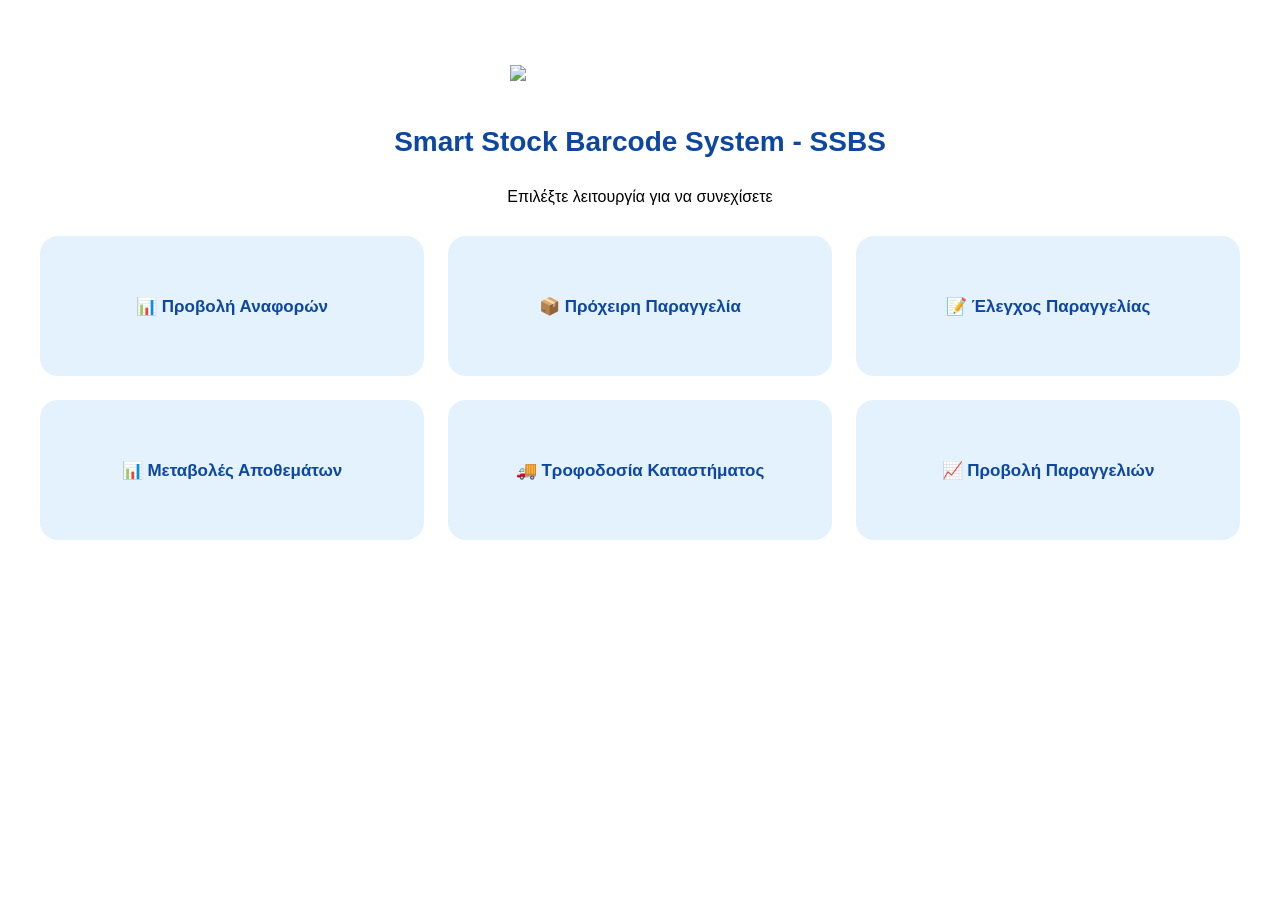
==== index.html @ 50628634 "Add files via upload" ====
<!DOCTYPE html>
<html lang="el">
<head>
<meta charset="UTF-8">
<title>System Portal</title>
<link rel="stylesheet" href="styles.css">
</head>

<body>

<div class="container">

    <img src="assets/galaktopoleio-logo-18a41922.png" class="logo">

    <h1>Smart Stock Barcode System - SSBS</h1>

    <p style="text-align:center; margin:0;">
        Επιλέξτε λειτουργία για να συνεχίσετε
    </p>

    
    <div class="menu">
        <button class="func-btn" onclick="selectFunction('reports', this)">📊 Προβολή Αναφορών</button>
        <button class="func-btn" onclick="selectFunction('draft', this)">📦 Πρόχειρη Παραγγελία</button>
        <button class="func-btn" onclick="selectFunction('review', this)">📝 Έλεγχος Παραγγελίας</button>
        <button class="func-btn" onclick="selectFunction('inventory', this)">📊 Μεταβολές Αποθεμάτων</button>
        <button class="func-btn" onclick="selectFunction('supplier', this)">🚚 Τροφοδοσία Καταστήματος</button>
        <button class="func-btn" onclick="selectFunction('dashboard', this)">📈 Προβολή Παραγγελιών</button>

    </div>

    <div id="loginBox" class="card" style="display:none; margin-top:20px; max-width:500px;">

        <h3 id="selectedText" style="text-align:center; color:#0d47a1;"></h3>

        <div style="display:flex; flex-direction:column; gap:14px;">

            <input type="text" id="username" placeholder="Username">
            <input type="password" id="password" placeholder="Password">

            <select id="role">
                <option value="" disabled selected>Επιλέξτε Ρόλο</option>
                <option value="manager">Υπεύθυνος</option>
                <option value="employee">Υπάλληλος</option>
                <option value="supplier">Προμηθευτής</option>
                <option value="owner">Ιδιοκτήτης</option>
            </select>

            <button onclick="login()">Login</button>

            <p id="error"></p>

        </div>

    </div>

</div>

<script>

let selectedFunction = null;


const users = {
    "owner1": { password: "0000", role: "owner" },
    "manager1": { password: "1111", role: "manager" },
    "employee1": { password: "2222", role: "employee" },
    "supplier1": { password: "3333", role: "supplier" }
};


const access = {
    draft: ["employee"],
    review: ["manager"],
    inventory: ["employee", "manager"],
    supplier: ["supplier"],
    dashboard: ["manager"],
    reports: ["owner"]
};


function selectFunction(func, el){

    selectedFunction = func;

   
    document.querySelectorAll(".func-btn").forEach(btn => btn.classList.remove("active"));
    el.classList.add("active");

    document.getElementById("loginBox").style.display = "block";

    const titles = {
        draft: "Πρόχειρη Παραγγελία",
        review: "Έλεγχος Παραγγελίας",
        inventory: "Μεταβολές Αποθεμάτων",
        supplier: "Τροφοδοσία Καταστήματος",
        dashboard: "Προβολή Παραγγελιών",
        reports: "Προβολή Αναφορών"
    };

    document.getElementById("selectedText").innerText =
        "Σύνδεση για: " + titles[func];
}


function login(){

    const u = document.getElementById("username").value.trim();
    const p = document.getElementById("password").value.trim();
    const r = document.getElementById("role").value;

    const errorBox = document.getElementById("error");
    errorBox.innerText = "";

    if(selectedFunction === "reports") location.href = "owner-reports.html";

    if(!selectedFunction){
        return errorBox.innerText = "Επίλεξε λειτουργία πρώτα";
    }

    if(!users[u]){
        return errorBox.innerText = "Λάθος username";
    }

    if(users[u].password !== p){
        return errorBox.innerText = "Λάθος password";
    }

    if(users[u].role !== r){
        return errorBox.innerText = "Λάθος ρόλος";
    }

    if(!access[selectedFunction].includes(r)){
        return errorBox.innerText = "Δεν έχεις πρόσβαση σε αυτή τη λειτουργία";
    }

    localStorage.setItem("user", u);
    localStorage.setItem("role", r);

    if(selectedFunction === "draft") location.href = "draft-order.html";
    if(selectedFunction === "review") location.href = "review-order.html";
    if(selectedFunction === "inventory") location.href = "inventory.html";
    if(selectedFunction === "supplier") location.href = "supplier.html";
    if(selectedFunction === "dashboard") location.href = "dashboard.html";
}

</script>

</body>
</html>
---- styles.css ----
body {
    font-family: Arial, sans-serif;
    background: #f5f8ff;
    margin: 0;
    min-height: 100vh;
    display: block;
}

.container {
    width: 100%;
    min-height: 100vh;
    background: white;
    padding: 50px 40px;

    display: flex;
    flex-direction: column;
    align-items: center;

    gap: 30px;
    box-sizing: border-box;
}


.container > * {
    width: 100%;
    max-width: 1300px;
}


.logo {
    width: 260px;
    margin: 15px auto;
    transition: 0.2s ease;
}

.logo:hover {
    transform: scale(1.05);
}


h1, h2 {
    text-align: center;
    color: #0d47a1;
    margin: 0;
    font-size: 28px;
}


.menu {
    width: 100%;
    display: grid;
    grid-template-columns: repeat(auto-fit, minmax(320px, 1fr));
    gap: 24px;
}


.func-btn {
    padding: 40px;
    min-height: 150px;

    border-radius: 18px;

    font-size: 18px;
    font-weight: bold;

    background: #e3f2fd;
    color: #0d47a1;

    border: 1px solid transparent;

    display: flex;
    align-items: center;
    justify-content: center;

    cursor: pointer;

    transition: 0.25s ease;
}

.func-btn:hover {
    background: #bbdefb;
    transform: scale(1.05);
    border-color: rgba(13, 71, 161, 0.25);
}


.menu a,
.menu button {
    padding: 35px;
    min-height: 140px;

    border-radius: 18px;

    font-size: 17px;
    font-weight: bold;

    text-align: center;
    text-decoration: none;

    background: #e3f2fd;
    color: #0d47a1;

    border: 1px solid transparent;

    display: flex;
    align-items: center;
    justify-content: center;

    transition: 0.25s ease;
}

.menu a:hover,
.menu button:hover {
    background: #bbdefb;
    transform: scale(1.05);
    border-color: rgba(13, 71, 161, 0.25);
}


.card {
    background: #ffffff;
    border-radius: 18px;
    padding: 25px;

    box-shadow: 0 10px 25px rgba(0,0,80,0.08);

    display: flex;
    flex-direction: column;
    gap: 12px;

    transition: 0.25s ease;
}

.card:hover {
    transform: translateY(-3px);
}


.card.kpi {
    align-items: center;
    text-align: center;
}

.big-number {
    font-size: 44px;
    font-weight: bold;
    color: #0d47a1;
}


.card.highlight {
    background: #e3f2fd;
}

.card.alert {
    border: 2px solid #1976d2;
}


.row {
    display: flex;
    justify-content: space-between;
    align-items: center;

    padding: 10px 0;
    border-bottom: 1px solid #eee;
}

.row:last-child {
    border-bottom: none;
}


.tag {
    padding: 6px 12px;
    border-radius: 999px;
    font-size: 13px;
    font-weight: bold;
}

.tag.good,
.tag.warning,
.tag.pending,
.tag.done {
    background: #e3f2fd;
    color: #0d47a1;
}


input, select {
    width: 100%;
    padding: 16px;
    font-size: 16px;

    border: 1px solid #cfd8dc;
    border-radius: 12px;

    box-sizing: border-box;
    background: #fff;

    transition: 0.2s ease;
}

input:focus, select:focus {
    outline: none;
    border-color: #1976d2;
    box-shadow: 0 0 0 3px rgba(25, 118, 210, 0.12);
}


button {
    padding: 16px;
    background: #1976d2;
    color: white;

    border: none;
    border-radius: 12px;

    font-size: 16px;
    font-weight: bold;

    cursor: pointer;
    transition: 0.2s ease;
}

button:hover {
    background: #0d47a1;
    transform: translateY(-2px);
}


table {
    width: 100%;
    border-collapse: collapse;
    font-size: 15px;

    border-radius: 12px;
    overflow: hidden;
}

th {
    background: #e3f2fd;
    color: #0d47a1;
    padding: 14px;
}

td {
    border: 1px solid #ddd;
    padding: 12px;
    text-align: center;
}

a {
    text-decoration: none;
    color: #0d47a1;
    font-weight: bold;
}


#error {
    color: red;
    font-size: 15px;
    font-weight: bold;
    text-align: center;
}
.row.clickable {
    cursor: pointer;
    transition: 0.2s;
}

.row.clickable:hover {
    background: #f5f8ff;
}

@media (max-width: 600px) {
    .container {
        padding: 25px;
    }

    .menu {
        grid-template-columns: 1fr;
    }

    .logo {
        width: 180px;
    }

    .big-number {
        font-size: 32px;
    }
}
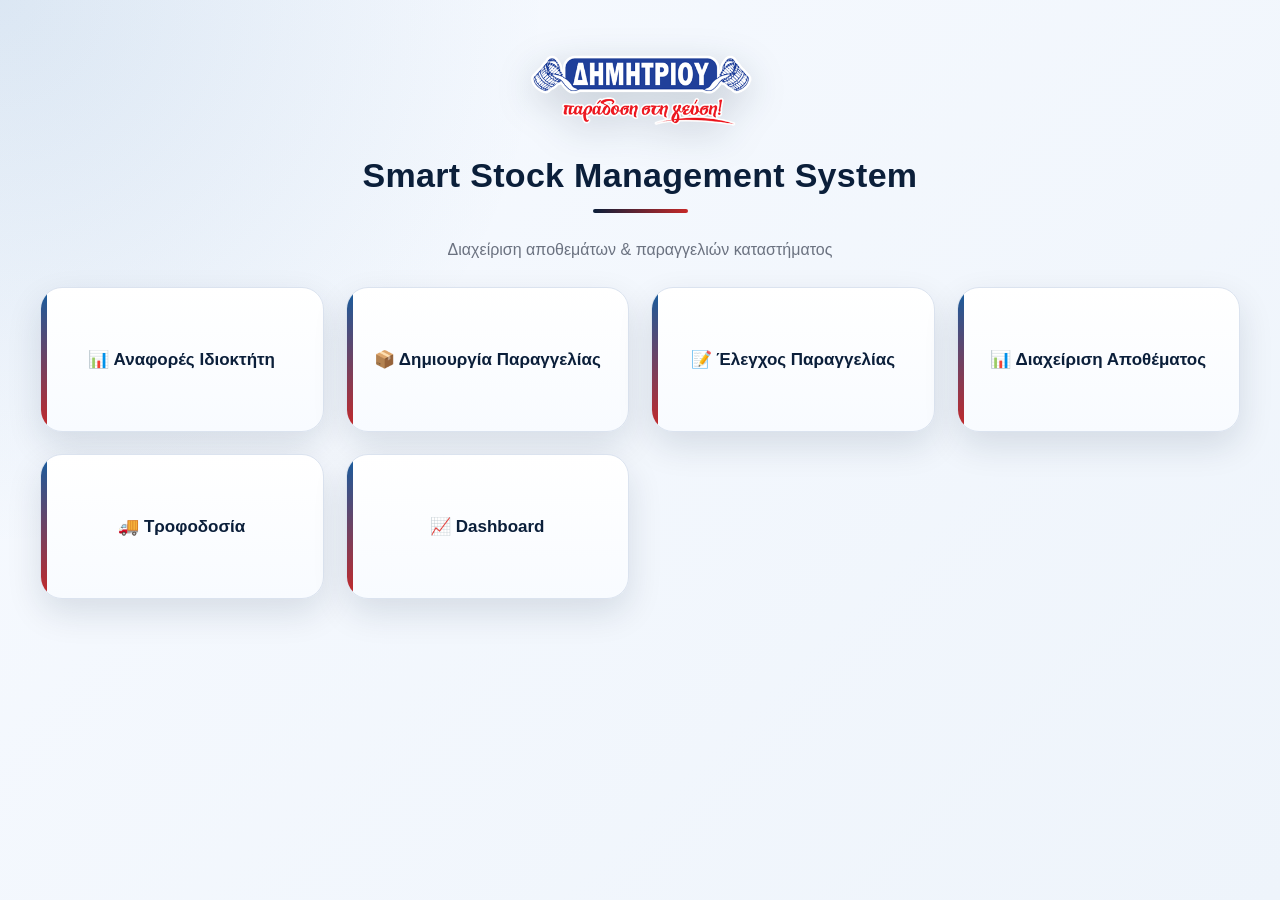
==== commit 3c6457bd: "αλλαγες στην εμφανιση" ====
--- a/index.html
+++ b/index.html
@@ -2,7 +2,7 @@
 <html lang="el">
 <head>
 <meta charset="UTF-8">
-<title>System Portal</title>
+<title>SSBS Portal</title>
 <link rel="stylesheet" href="styles.css">
 </head>
 
@@ -12,28 +12,28 @@
 
     <img src="assets/galaktopoleio-logo-18a41922.png" class="logo">
 
-    <h1>Smart Stock Barcode System - SSBS</h1>
+    <h1>Smart Stock Management System</h1>
 
-    <p style="text-align:center; margin:0;">
-        Επιλέξτε λειτουργία για να συνεχίσετε
+    <p style="text-align:center; margin:0;" class="muted">
+        Διαχείριση αποθεμάτων & παραγγελιών καταστήματος
     </p>
 
-    
     <div class="menu">
-        <button class="func-btn" onclick="selectFunction('reports', this)">📊 Προβολή Αναφορών</button>
-        <button class="func-btn" onclick="selectFunction('draft', this)">📦 Πρόχειρη Παραγγελία</button>
+
+        <button class="func-btn" onclick="selectFunction('reports', this)">📊 Αναφορές Ιδιοκτήτη</button>
+        <button class="func-btn" onclick="selectFunction('draft', this)">📦 Δημιουργία Παραγγελίας</button>
         <button class="func-btn" onclick="selectFunction('review', this)">📝 Έλεγχος Παραγγελίας</button>
-        <button class="func-btn" onclick="selectFunction('inventory', this)">📊 Μεταβολές Αποθεμάτων</button>
-        <button class="func-btn" onclick="selectFunction('supplier', this)">🚚 Τροφοδοσία Καταστήματος</button>
-        <button class="func-btn" onclick="selectFunction('dashboard', this)">📈 Προβολή Παραγγελιών</button>
+        <button class="func-btn" onclick="selectFunction('inventory', this)">📊 Διαχείριση Αποθέματος</button>
+        <button class="func-btn" onclick="selectFunction('supplier', this)">🚚 Τροφοδοσία</button>
+        <button class="func-btn" onclick="selectFunction('dashboard', this)">📈 Dashboard</button>
 
     </div>
 
-    <div id="loginBox" class="card" style="display:none; margin-top:20px; max-width:500px;">
+    <div id="loginBox" class="card" style="display:none; max-width:500px; margin-top:10px;">
 
-        <h3 id="selectedText" style="text-align:center; color:#0d47a1;"></h3>
+        <h3 id="selectedText" style="text-align:center;"></h3>
 
-        <div style="display:flex; flex-direction:column; gap:14px;">
+        <div style="display:flex; flex-direction:column; gap:12px;">
 
             <input type="text" id="username" placeholder="Username">
             <input type="password" id="password" placeholder="Password">
@@ -46,7 +46,7 @@
                 <option value="owner">Ιδιοκτήτης</option>
             </select>
 
-            <button onclick="login()">Login</button>
+            <button onclick="login()">Σύνδεση</button>
 
             <p id="error"></p>
 
@@ -60,14 +60,12 @@
 
 let selectedFunction = null;
 
-
 const users = {
     "owner1": { password: "0000", role: "owner" },
     "manager1": { password: "1111", role: "manager" },
     "employee1": { password: "2222", role: "employee" },
     "supplier1": { password: "3333", role: "supplier" }
 };
-
 
 const access = {
     draft: ["employee"],
@@ -78,30 +76,27 @@
     reports: ["owner"]
 };
 
-
 function selectFunction(func, el){
 
     selectedFunction = func;
 
-   
     document.querySelectorAll(".func-btn").forEach(btn => btn.classList.remove("active"));
     el.classList.add("active");
 
     document.getElementById("loginBox").style.display = "block";
 
     const titles = {
-        draft: "Πρόχειρη Παραγγελία",
+        draft: "Δημιουργία Παραγγελίας",
         review: "Έλεγχος Παραγγελίας",
-        inventory: "Μεταβολές Αποθεμάτων",
-        supplier: "Τροφοδοσία Καταστήματος",
-        dashboard: "Προβολή Παραγγελιών",
-        reports: "Προβολή Αναφορών"
+        inventory: "Διαχείριση Αποθέματος",
+        supplier: "Τροφοδοσία",
+        dashboard: "Dashboard",
+        reports: "Αναφορές Ιδιοκτήτη"
     };
 
     document.getElementById("selectedText").innerText =
         "Σύνδεση για: " + titles[func];
 }
-
 
 function login(){
 
@@ -111,8 +106,6 @@
 
     const errorBox = document.getElementById("error");
     errorBox.innerText = "";
-
-    if(selectedFunction === "reports") location.href = "owner-reports.html";
 
     if(!selectedFunction){
         return errorBox.innerText = "Επίλεξε λειτουργία πρώτα";
@@ -131,7 +124,7 @@
     }
 
     if(!access[selectedFunction].includes(r)){
-        return errorBox.innerText = "Δεν έχεις πρόσβαση σε αυτή τη λειτουργία";
+        return errorBox.innerText = "Δεν έχεις πρόσβαση";
     }
 
     localStorage.setItem("user", u);
@@ -142,6 +135,7 @@
     if(selectedFunction === "inventory") location.href = "inventory.html";
     if(selectedFunction === "supplier") location.href = "supplier.html";
     if(selectedFunction === "dashboard") location.href = "dashboard.html";
+    if(selectedFunction === "reports") location.href = "owner-reports.html";
 }
 
 </script>
--- a/styles.css
+++ b/styles.css
@@ -1,133 +1,180 @@
+* {
+    box-sizing: border-box;
+}
+
+:root {
+    --navy: #0b1f3a;
+    --blue: #145da0;
+    --light-blue: #eaf3ff;
+    --red: #c62828;
+    --soft-red: #fff1f1;
+    --white: #ffffff;
+    --bg: #f4f7fb;
+    --text: #1f2937;
+    --muted: #6b7280;
+    --border: #dbe3ef;
+    --shadow: rgba(11, 31, 58, 0.12);
+}
+
 body {
-    font-family: Arial, sans-serif;
-    background: #f5f8ff;
+    font-family: "Segoe UI", Arial, sans-serif;
+    background:
+        radial-gradient(circle at top left, rgba(20, 93, 160, 0.12), transparent 35%),
+        linear-gradient(135deg, #f7faff 0%, #eef4fb 100%);
     margin: 0;
     min-height: 100vh;
-    display: block;
+    color: var(--text);
 }
 
 .container {
     width: 100%;
     min-height: 100vh;
-    background: white;
-    padding: 50px 40px;
-
+    padding: 45px 40px;
     display: flex;
     flex-direction: column;
     align-items: center;
-
-    gap: 30px;
-    box-sizing: border-box;
-}
-
+    gap: 28px;
+}
 
 .container > * {
     width: 100%;
-    max-width: 1300px;
-}
-
+    max-width: 1250px;
+}
 
 .logo {
-    width: 260px;
-    margin: 15px auto;
-    transition: 0.2s ease;
+    width: 230px;
+    margin: 10px auto 0;
+    display: block;
+    filter: drop-shadow(0 10px 18px rgba(11, 31, 58, 0.18));
+    transition: 0.25s ease;
 }
 
 .logo:hover {
-    transform: scale(1.05);
-}
-
+    transform: scale(1.03);
+}
 
 h1, h2 {
     text-align: center;
-    color: #0d47a1;
+    color: var(--navy);
     margin: 0;
-    font-size: 28px;
-}
-
+    font-weight: 800;
+    letter-spacing: 0.3px;
+}
+
+h1 {
+    font-size: 34px;
+}
+
+h2 {
+    font-size: 30px;
+}
+
+h1::after,
+h2::after {
+    content: "";
+    display: block;
+    width: 95px;
+    height: 4px;
+    background: linear-gradient(90deg, var(--navy), var(--red));
+    border-radius: 999px;
+    margin: 14px auto 0;
+}
+
+h3 {
+    color: var(--navy);
+    margin-top: 0;
+}
+
+h4 {
+    color: var(--blue);
+    margin-bottom: 5px;
+}
+
+p {
+    color: var(--text);
+}
+
+.muted {
+    color: var(--muted);
+}
 
 .menu {
     width: 100%;
     display: grid;
-    grid-template-columns: repeat(auto-fit, minmax(320px, 1fr));
-    gap: 24px;
-}
-
-
-.func-btn {
-    padding: 40px;
-    min-height: 150px;
-
-    border-radius: 18px;
-
-    font-size: 18px;
-    font-weight: bold;
-
-    background: #e3f2fd;
-    color: #0d47a1;
-
-    border: 1px solid transparent;
-
+    grid-template-columns: repeat(auto-fit, minmax(280px, 1fr));
+    gap: 22px;
+}
+
+.menu-1 {
+    grid-template-columns: 1fr;
+}
+
+.menu-2 {
+    grid-template-columns: repeat(auto-fit, minmax(360px, 1fr));
+}
+
+.menu-3 {
+    grid-template-columns: repeat(auto-fit, minmax(250px, 1fr));
+}
+
+.func-btn,
+.menu a,
+.menu button {
+    min-height: 145px;
+    padding: 32px 24px;
+    border-radius: 22px;
+    background: linear-gradient(180deg, #ffffff 0%, #f8fbff 100%);
+    color: var(--navy);
+    border: 1px solid var(--border);
+    box-shadow: 0 14px 35px var(--shadow);
+    font-size: 17px;
+    font-weight: 800;
+    text-align: center;
+    text-decoration: none;
     display: flex;
     align-items: center;
     justify-content: center;
-
     cursor: pointer;
-
     transition: 0.25s ease;
-}
-
-.func-btn:hover {
-    background: #bbdefb;
-    transform: scale(1.05);
-    border-color: rgba(13, 71, 161, 0.25);
-}
-
-
-.menu a,
-.menu button {
-    padding: 35px;
-    min-height: 140px;
-
-    border-radius: 18px;
-
-    font-size: 17px;
-    font-weight: bold;
-
-    text-align: center;
-    text-decoration: none;
-
-    background: #e3f2fd;
-    color: #0d47a1;
-
-    border: 1px solid transparent;
-
-    display: flex;
-    align-items: center;
-    justify-content: center;
-
-    transition: 0.25s ease;
-}
-
+    position: relative;
+    overflow: hidden;
+}
+
+.func-btn::before,
+.menu a::before,
+.menu button::before {
+    content: "";
+    position: absolute;
+    left: 0;
+    top: 0;
+    width: 6px;
+    height: 100%;
+    background: linear-gradient(180deg, var(--blue), var(--red));
+}
+
+.func-btn:hover,
 .menu a:hover,
 .menu button:hover {
-    background: #bbdefb;
-    transform: scale(1.05);
-    border-color: rgba(13, 71, 161, 0.25);
-}
-
+    transform: translateY(-6px);
+    border-color: rgba(198, 40, 40, 0.25);
+    box-shadow: 0 20px 42px rgba(11, 31, 58, 0.18);
+    background: linear-gradient(180deg, #ffffff 0%, #eef6ff 100%);
+}
+
+.func-btn.active {
+    background: linear-gradient(135deg, var(--navy), var(--blue));
+    color: white;
+}
 
 .card {
-    background: #ffffff;
-    border-radius: 18px;
-    padding: 25px;
-
-    box-shadow: 0 10px 25px rgba(0,0,80,0.08);
-
+    background: rgba(255, 255, 255, 0.96);
+    border-radius: 22px;
+    padding: 26px;
+    border: 1px solid var(--border);
+    box-shadow: 0 14px 35px var(--shadow);
     display: flex;
     flex-direction: column;
-    gap: 12px;
-
+    gap: 14px;
     transition: 0.25s ease;
 }
 
@@ -135,157 +182,207 @@
     transform: translateY(-3px);
 }
 
-
 .card.kpi {
     align-items: center;
     text-align: center;
 }
 
+.card.highlight {
+    background: linear-gradient(135deg, #f8fbff, #eef6ff);
+    border-left: 6px solid var(--blue);
+}
+
+.card.alert {
+    border-left: 6px solid var(--red);
+    background: linear-gradient(135deg, #ffffff, var(--soft-red));
+}
+
 .big-number {
-    font-size: 44px;
-    font-weight: bold;
-    color: #0d47a1;
-}
-
-
-.card.highlight {
-    background: #e3f2fd;
-}
-
-.card.alert {
-    border: 2px solid #1976d2;
-}
-
+    font-size: 48px;
+    font-weight: 900;
+    color: var(--blue);
+    line-height: 1;
+}
 
 .row {
     display: flex;
     justify-content: space-between;
     align-items: center;
-
-    padding: 10px 0;
-    border-bottom: 1px solid #eee;
+    gap: 15px;
+    padding: 12px 0;
+    border-bottom: 1px solid #edf1f7;
 }
 
 .row:last-child {
     border-bottom: none;
 }
 
+.row.clickable {
+    cursor: pointer;
+    padding: 14px 12px;
+    border-radius: 14px;
+    transition: 0.2s ease;
+}
+
+.row.clickable:hover {
+    background: var(--light-blue);
+}
 
 .tag {
-    padding: 6px 12px;
+    padding: 7px 14px;
     border-radius: 999px;
     font-size: 13px;
-    font-weight: bold;
+    font-weight: 800;
+    background: var(--light-blue);
+    color: var(--blue);
+    border: 1px solid rgba(20, 93, 160, 0.15);
+}
+
+.tag.warning,
+.tag.pending {
+    background: var(--soft-red);
+    color: var(--red);
+    border-color: rgba(198, 40, 40, 0.18);
 }
 
 .tag.good,
-.tag.warning,
-.tag.pending,
 .tag.done {
-    background: #e3f2fd;
-    color: #0d47a1;
-}
-
-
-input, select {
+    background: #eaf8ef;
+    color: #1b7f3a;
+    border-color: rgba(27, 127, 58, 0.18);
+}
+
+input,
+select {
     width: 100%;
     padding: 16px;
     font-size: 16px;
-
-    border: 1px solid #cfd8dc;
-    border-radius: 12px;
-
-    box-sizing: border-box;
-    background: #fff;
-
+    border: 1px solid var(--border);
+    border-radius: 14px;
+    background: white;
+    color: var(--text);
     transition: 0.2s ease;
 }
 
-input:focus, select:focus {
+input:focus,
+select:focus {
     outline: none;
-    border-color: #1976d2;
-    box-shadow: 0 0 0 3px rgba(25, 118, 210, 0.12);
-}
-
+    border-color: var(--blue);
+    box-shadow: 0 0 0 4px rgba(20, 93, 160, 0.12);
+}
 
 button {
-    padding: 16px;
-    background: #1976d2;
+    padding: 16px 22px;
+    background: linear-gradient(135deg, var(--blue), var(--navy));
     color: white;
-
     border: none;
-    border-radius: 12px;
-
+    border-radius: 14px;
     font-size: 16px;
-    font-weight: bold;
-
+    font-weight: 800;
     cursor: pointer;
     transition: 0.2s ease;
+    box-shadow: 0 10px 22px rgba(11, 31, 58, 0.20);
 }
 
 button:hover {
-    background: #0d47a1;
+    background: linear-gradient(135deg, var(--navy), #061326);
     transform: translateY(-2px);
 }
 
+button[style*="background:red"] {
+    background: linear-gradient(135deg, var(--red), #8b1111) !important;
+}
 
 table {
     width: 100%;
-    border-collapse: collapse;
+    border-collapse: separate;
+    border-spacing: 0;
+    overflow: hidden;
+    border-radius: 18px;
+    border: 1px solid var(--border);
+    box-shadow: 0 12px 28px rgba(11, 31, 58, 0.08);
+    background: white;
+}
+
+th {
+    background: linear-gradient(135deg, var(--navy), var(--blue));
+    color: white;
+    padding: 15px;
     font-size: 15px;
-
-    border-radius: 12px;
-    overflow: hidden;
-}
-
-th {
-    background: #e3f2fd;
-    color: #0d47a1;
+}
+
+td {
+    border-bottom: 1px solid #edf1f7;
     padding: 14px;
-}
-
-td {
-    border: 1px solid #ddd;
-    padding: 12px;
-    text-align: center;
+    text-align: center;
+    background: white;
+}
+
+tr:last-child td {
+    border-bottom: none;
 }
 
 a {
     text-decoration: none;
-    color: #0d47a1;
-    font-weight: bold;
-}
-
+    color: var(--blue);
+    font-weight: 800;
+    transition: 0.2s ease;
+}
+
+a:hover {
+    color: var(--red);
+}
 
 #error {
-    color: red;
+    color: var(--red);
     font-size: 15px;
-    font-weight: bold;
-    text-align: center;
-}
-.row.clickable {
-    cursor: pointer;
-    transition: 0.2s;
-}
-
-.row.clickable:hover {
-    background: #f5f8ff;
-}
-
-@media (max-width: 600px) {
+    font-weight: 800;
+    text-align: center;
+}
+
+#loginBox {
+    border-top: 6px solid var(--blue);
+}
+
+#selectedText {
+    color: var(--navy) !important;
+}
+
+@media (max-width: 700px) {
     .container {
-        padding: 25px;
-    }
-
-    .menu {
+        padding: 25px 18px;
+    }
+
+    .menu,
+    .menu-2,
+    .menu-3 {
         grid-template-columns: 1fr;
     }
 
     .logo {
-        width: 180px;
+        width: 170px;
+    }
+
+    h1 {
+        font-size: 26px;
+    }
+
+    h2 {
+        font-size: 24px;
     }
 
     .big-number {
-        font-size: 32px;
+        font-size: 36px;
+    }
+
+    .func-btn,
+    .menu a,
+    .menu button {
+        min-height: 115px;
+        padding: 24px;
+    }
+
+    .card {
+        padding: 20px;
     }
 }
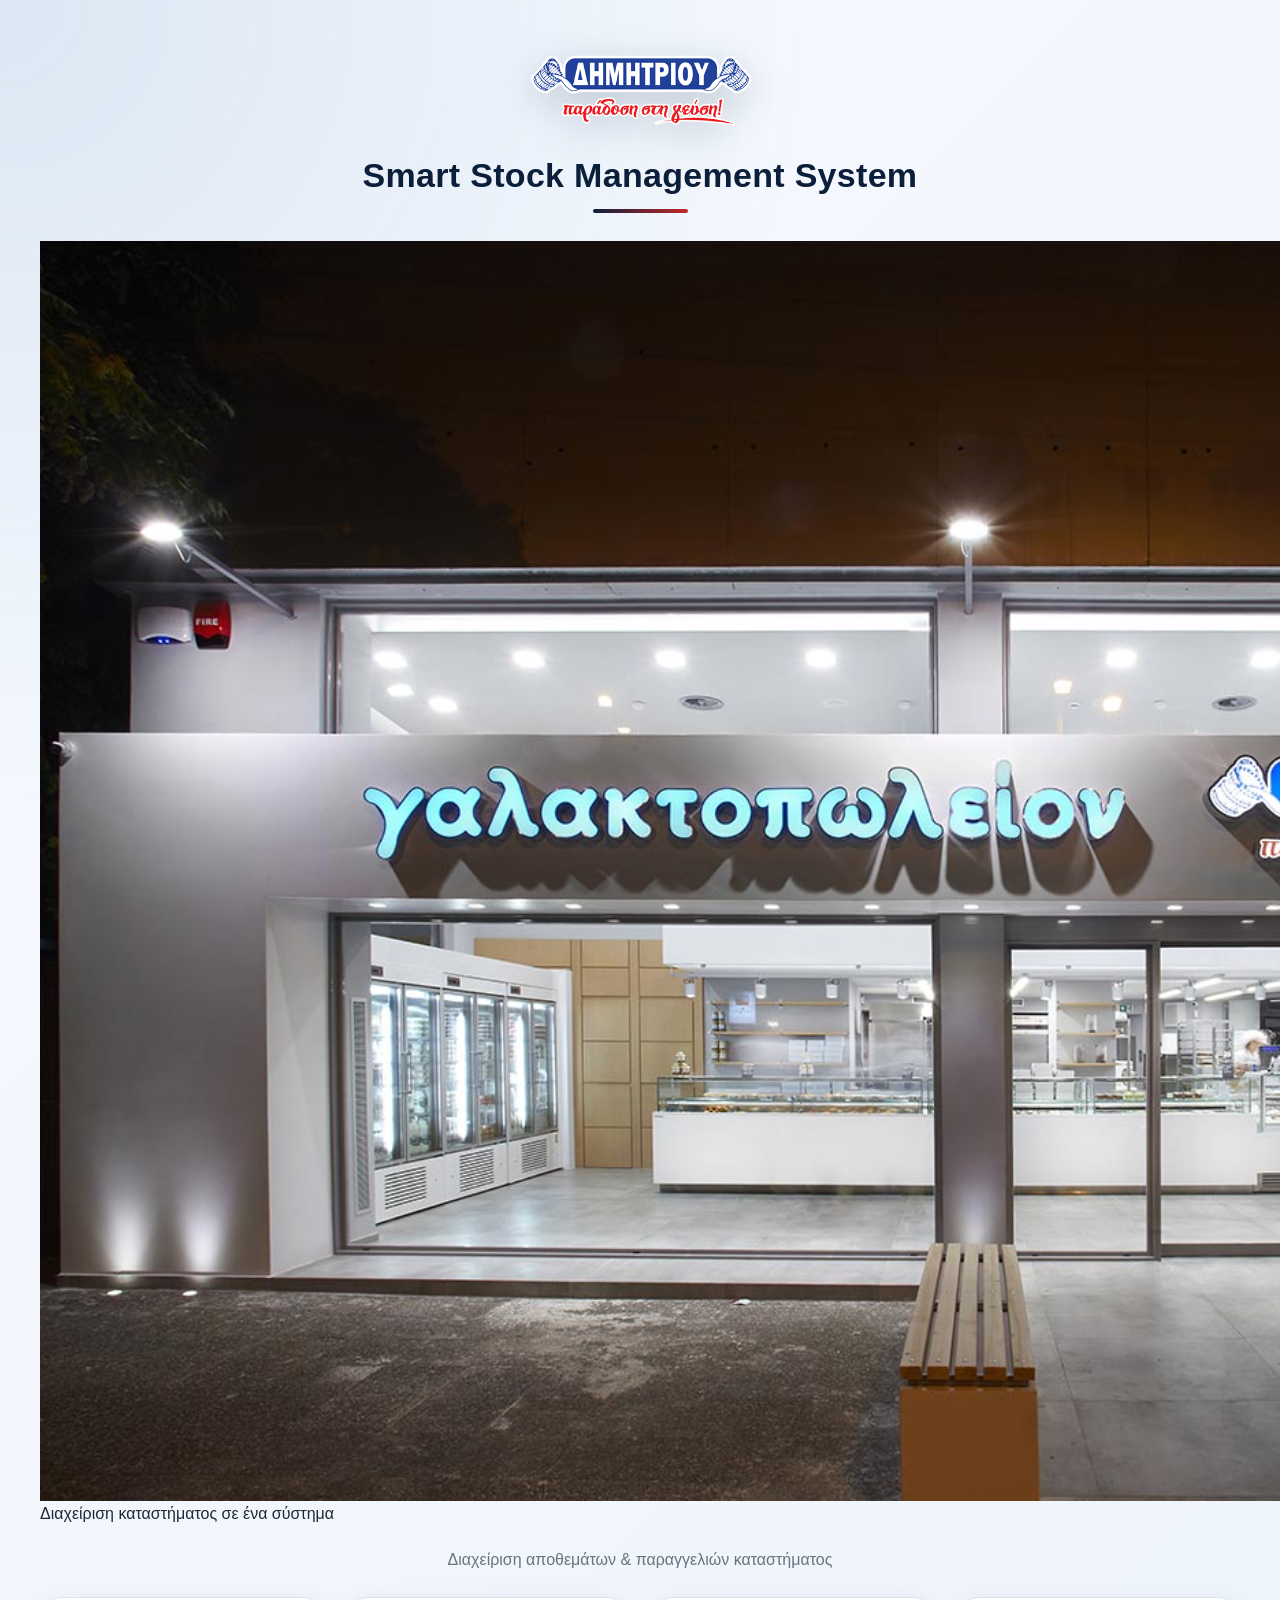
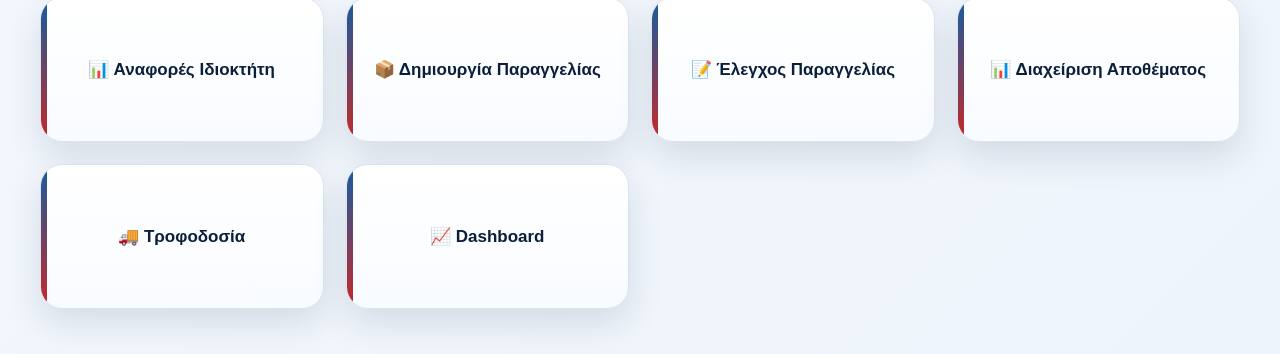
==== commit b60216e6: "προσθηκη εικονων" ====
--- a/index.html
+++ b/index.html
@@ -14,6 +14,13 @@
 
     <h1>Smart Stock Management System</h1>
 
+    <div class="hero">
+    <img src="assets/store.jpg">
+    <div class="hero-text">
+        Διαχείριση καταστήματος σε ένα σύστημα
+    </div>
+    </div>
+    
     <p style="text-align:center; margin:0;" class="muted">
         Διαχείριση αποθεμάτων & παραγγελιών καταστήματος
     </p>
--- a/styles.css
+++ b/styles.css
@@ -385,4 +385,37 @@
     .card {
         padding: 20px;
     }
+
+    .hero {
+    position: relative;
+    width: 100%;
+    max-width: 1100px;
+    border-radius: 20px;
+    overflow: hidden;
+    box-shadow: 0 20px 40px rgba(0,0,0,0.15);
+}
+
+.hero img {
+    width: 100%;
+    height: 260px;
+    object-fit: cover;
+    filter: brightness(0.75);
+}
+
+.hero-text {
+    position: absolute;
+    bottom: 20px;
+    left: 25px;
+    color: white;
+    font-size: 22px;
+    font-weight: bold;
+}
+
+.banner {
+    width: 100%;
+    height: 200px;
+    object-fit: cover;
+    border-radius: 20px;
+    margin-bottom: 10px;
+}
 }
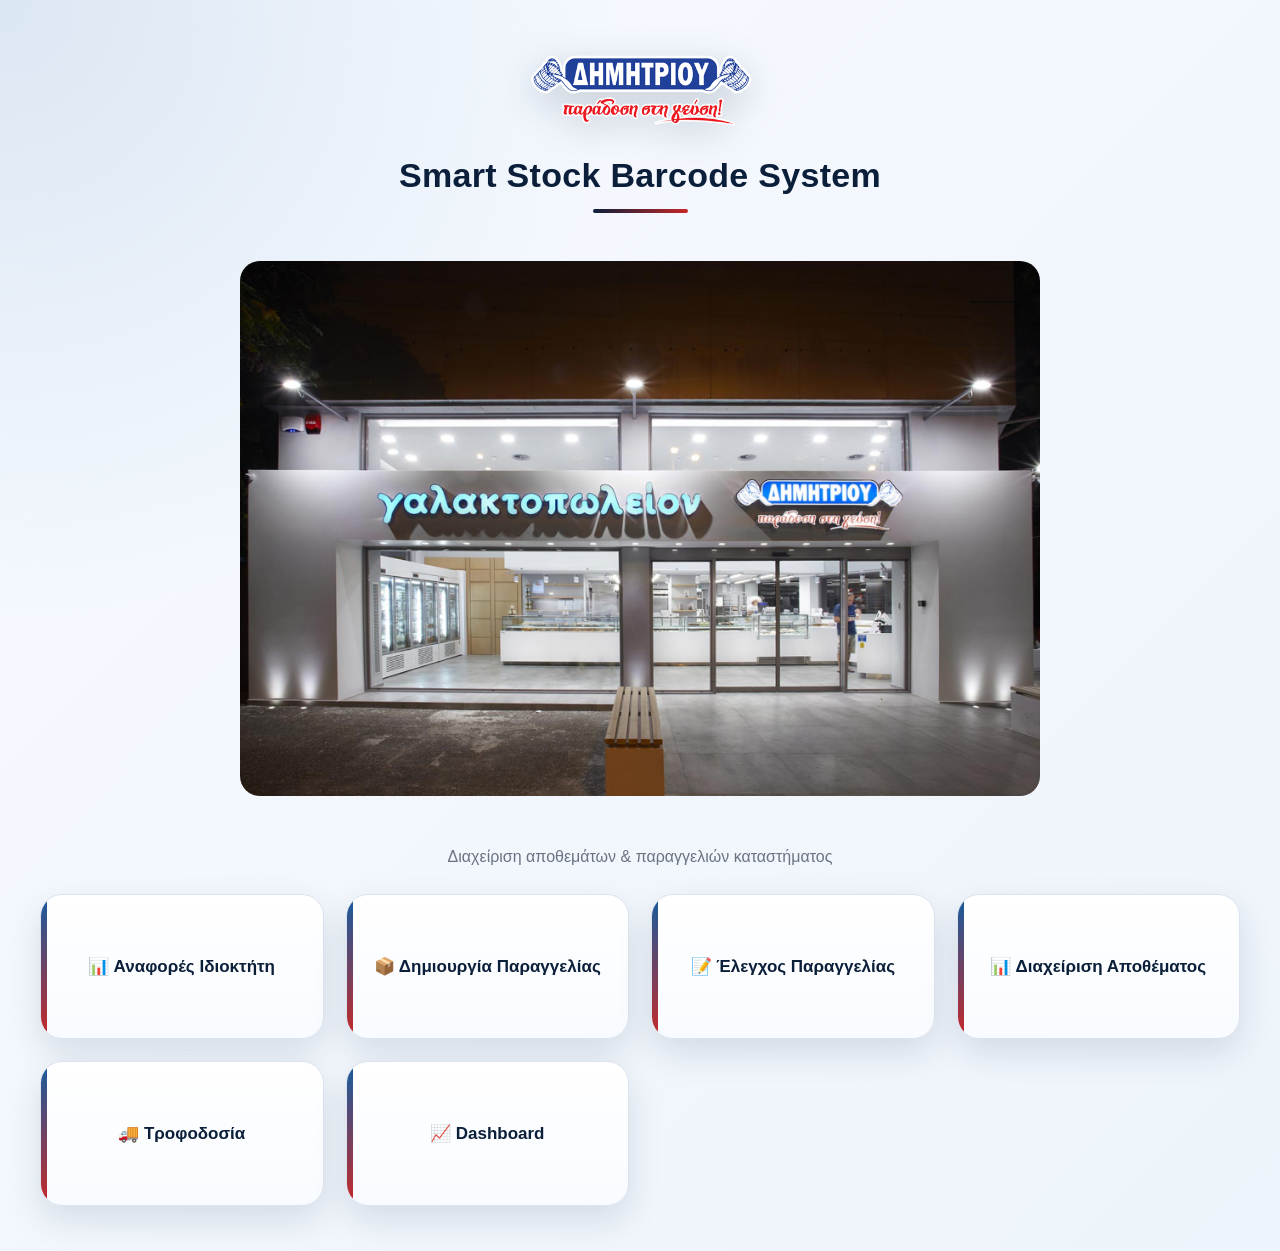
==== commit ba0af1f6: "προσθηκη sidebars" ====
--- a/index.html
+++ b/index.html
@@ -12,15 +12,13 @@
 
     <img src="assets/galaktopoleio-logo-18a41922.png" class="logo">
 
-    <h1>Smart Stock Management System</h1>
+    <h1>Smart Stock Barcode System</h1>
 
-    <div class="hero">
-    <img src="assets/store.jpg">
-    <div class="hero-text">
-        Διαχείριση καταστήματος σε ένα σύστημα
-    </div>
-    </div>
+    <div style="text-align:center; margin:20px 0;">
+    <img src="assets/store.jpg" style="max-width:800px; width:100%; height:auto; border-radius:20px;">
+    </div> 
     
+
     <p style="text-align:center; margin:0;" class="muted">
         Διαχείριση αποθεμάτων & παραγγελιών καταστήματος
     </p>
--- a/styles.css
+++ b/styles.css
@@ -397,9 +397,12 @@
 
 .hero img {
     width: 100%;
+    max-width: 900px;
     height: 260px;
-    object-fit: cover;
-    filter: brightness(0.75);
+    object-fit: contain;
+    background: #000; /* για να μην φαίνεται άδειο */
+    display: block;
+    margin: 0 auto;
 }
 
 .hero-text {
@@ -413,9 +416,81 @@
 
 .banner {
     width: 100%;
-    height: 200px;
-    object-fit: cover;
-    border-radius: 20px;
-    margin-bottom: 10px;
-}
+    max-width: 900px;
+    height: 240px;
+    object-fit: contain;
+    background: #000;
+    display: block;
+    margin: 0 auto;
+}
+
+.sidebar {
+    position: fixed;
+    left: 0;
+    top: 0;
+    width: 220px;
+    height: 100%;
+    background: #0b1f3a;
+    padding: 25px;
+    display: flex;
+    flex-direction: column;
+    gap: 15px;
+}
+
+.sidebar h3 {
+    color: white;
+    margin-bottom: 20px;
+}
+
+.sidebar a {
+    color: #ddd;
+    text-decoration: none;
+    padding: 10px;
+    border-radius: 8px;
+}
+
+.sidebar a:hover {
+    background: #145da0;
+    color: white;
+}
+
+
+body:has(.sidebar) .container {
+    margin-left: 240px;
+    width: calc(100% - 240px);
+}
+
+body:not(:has(.sidebar)) .container {
+    margin-left: 0;
+    width: 100%;
+}
+
+
+body:not(:has(.sidebar)) {
+    overflow-x: hidden;
+}
+
+body:not(:has(.sidebar)) .container {
+    margin-left: 0 !important;
+    width: 100% !important;
+    max-width: 100% !important;
+    padding-left: 30px !important;
+    padding-right: 30px !important;
+}
+
+body:not(:has(.sidebar)) .menu {
+    width: 100% !important;
+    max-width: 1100px !important;
+    margin: 0 auto !important;
+    grid-template-columns: repeat(auto-fit, minmax(260px, 1fr)) !important;
+}
+
+body:not(:has(.sidebar)) .func-btn {
+    min-height: 130px !important;
+}
+
+body:not(:has(.sidebar)) p {
+    text-align: center !important;
+}
+
 }
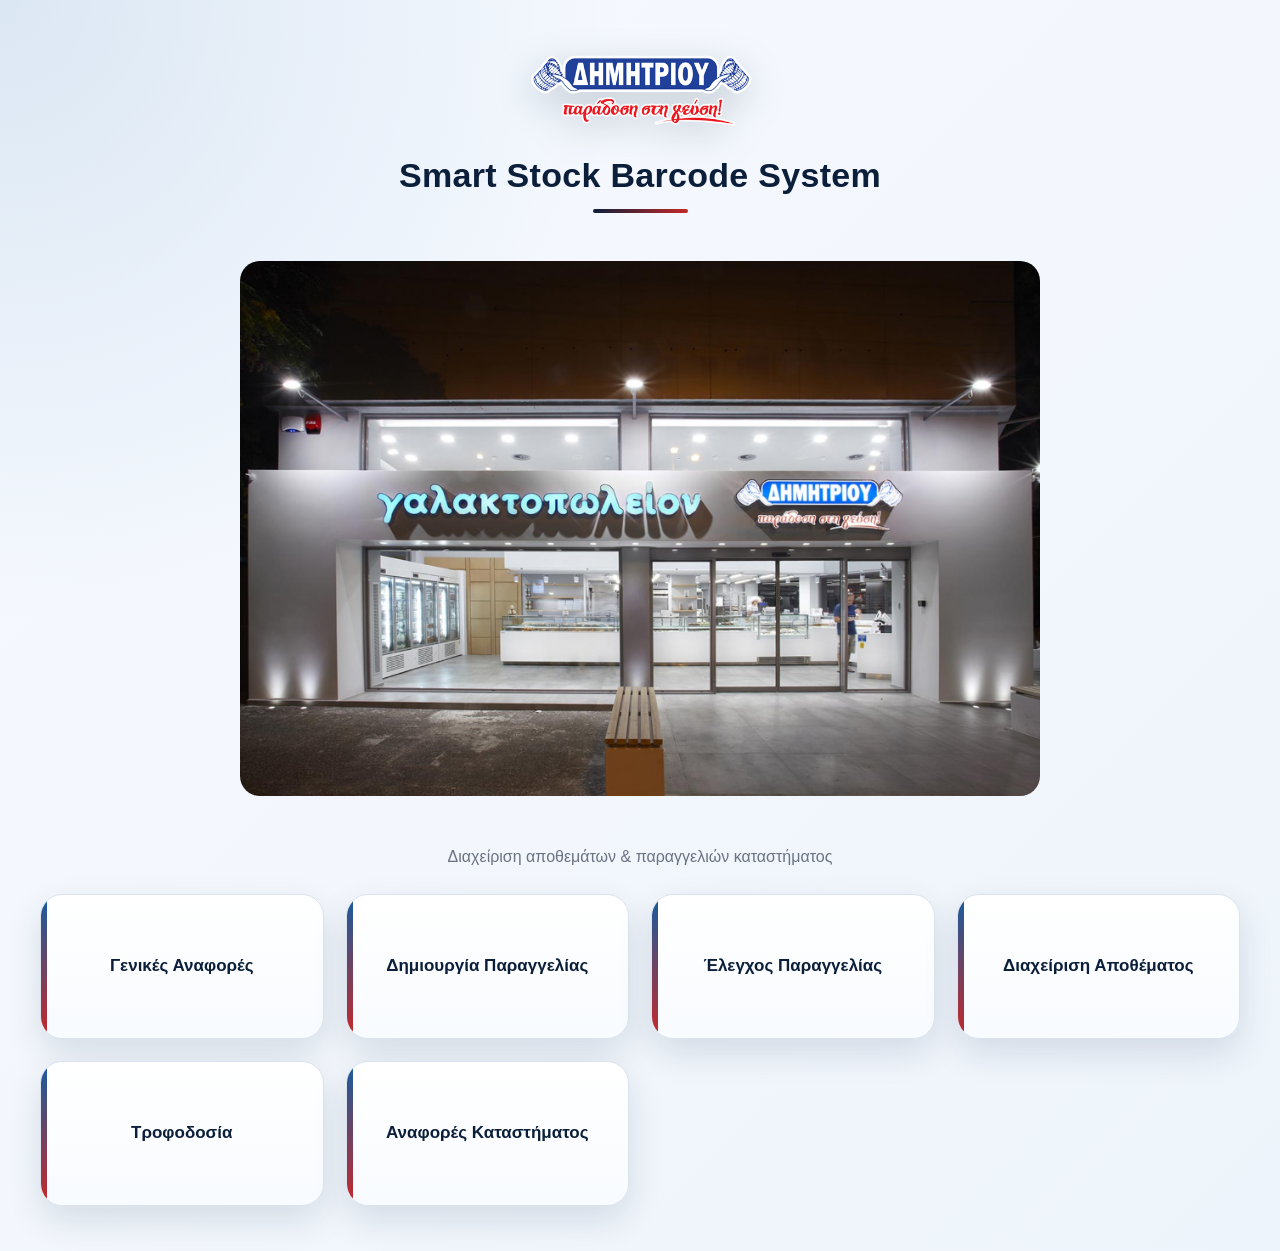
==== commit 546f6d8f: "Add files via upload προσθηκη σκαν και επεξεργασιας αποθεματος" ====
--- a/index.html
+++ b/index.html
@@ -25,12 +25,12 @@
 
     <div class="menu">
 
-        <button class="func-btn" onclick="selectFunction('reports', this)">📊 Αναφορές Ιδιοκτήτη</button>
-        <button class="func-btn" onclick="selectFunction('draft', this)">📦 Δημιουργία Παραγγελίας</button>
-        <button class="func-btn" onclick="selectFunction('review', this)">📝 Έλεγχος Παραγγελίας</button>
-        <button class="func-btn" onclick="selectFunction('inventory', this)">📊 Διαχείριση Αποθέματος</button>
-        <button class="func-btn" onclick="selectFunction('supplier', this)">🚚 Τροφοδοσία</button>
-        <button class="func-btn" onclick="selectFunction('dashboard', this)">📈 Dashboard</button>
+        <button class="func-btn" onclick="selectFunction('reports', this)">Γενικές Αναφορές</button>
+        <button class="func-btn" onclick="selectFunction('draft', this)">Δημιουργία Παραγγελίας</button>
+        <button class="func-btn" onclick="selectFunction('review', this)">Έλεγχος Παραγγελίας</button>
+        <button class="func-btn" onclick="selectFunction('inventory', this)">Διαχείριση Αποθέματος</button>
+        <button class="func-btn" onclick="selectFunction('supplier', this)">Τροφοδοσία</button>
+        <button class="func-btn" onclick="selectFunction('dashboard', this)">Αναφορές Καταστήματος</button>
 
     </div>
 
@@ -95,7 +95,7 @@
         review: "Έλεγχος Παραγγελίας",
         inventory: "Διαχείριση Αποθέματος",
         supplier: "Τροφοδοσία",
-        dashboard: "Dashboard",
+        dashboard: "Αναφορές Καταστήματος",
         reports: "Αναφορές Ιδιοκτήτη"
     };
 
